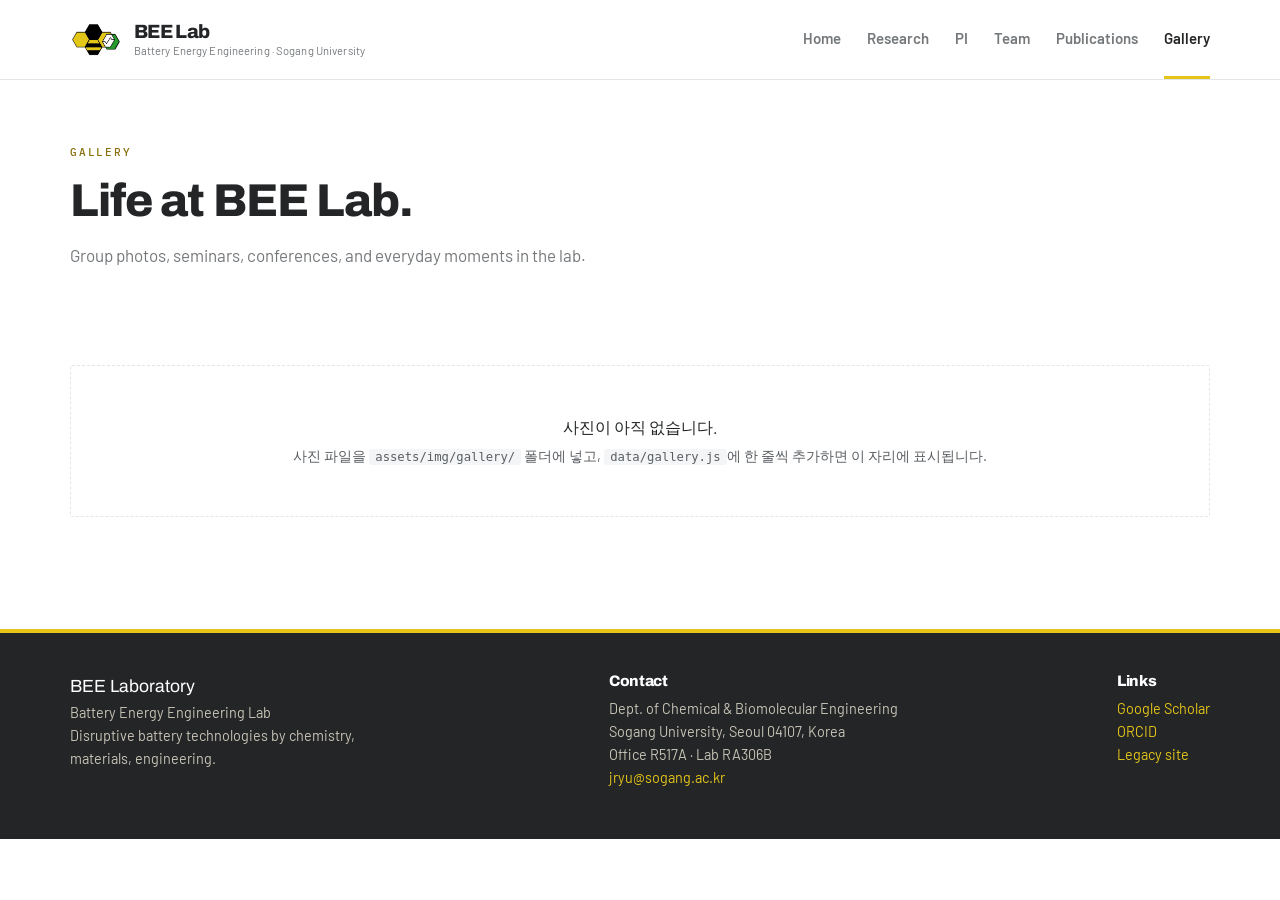
==== gallery.html @ 7485e9df "Add files via upload" ====
<!DOCTYPE html>
<html lang="en">
<head>
  <meta charset="UTF-8">
  <meta name="viewport" content="width=device-width, initial-scale=1">
  <title>Gallery — BEE Lab | Sogang University</title>
  <meta name="description" content="Life at BEE Lab — group photos, events, and moments in the lab.">
  <link rel="preconnect" href="https://fonts.googleapis.com">
  <link rel="preconnect" href="https://fonts.gstatic.com" crossorigin>
  <link href="https://fonts.googleapis.com/css2?family=Archivo:wght@500;600;700;800&family=Barlow:wght@400;500;600;700&family=IBM+Plex+Mono:wght@500;600&display=swap" rel="stylesheet">
  <link rel="stylesheet" href="assets/css/style.css">
</head>
<body data-active="gallery.html">

  <section class="page-intro">
    <div class="wrap">
      <div class="eyebrow mono">Gallery</div>
      <h1>Life at BEE Lab.</h1>
      <p>Group photos, seminars, conferences, and everyday moments in the lab.</p>
    </div>
  </section>

  <section class="block">
    <div class="wrap">
      <div id="gallery-root"></div>
    </div>
  </section>

  <script src="data/data.js"></script>
  <script src="assets/js/main.js"></script>
  <script>window.__PAGE_INIT__ = () => renderGallery("gallery-root");</script>
</body>
</html>
---- assets/css/style.css ----
/* =========================================================================
   BEE Lab — Sogang University
   Stylesheet
   -------------------------------------------------------------------------
   색을 바꾸려면 아래 :root 변수만 수정하세요. 로고 색에 맞추려면
   --accent 와 --ink 두 값을 바꾸면 사이트 전체에 반영됩니다.
   ========================================================================= */

:root {
  /* --- Core palette --------------------------------------------------
     시안 느낌: 흰색/뉴트럴 그레이 기반. 포인트는 BEE 로고(검정·노랑·초록). */
  --ink:        #232527;   /* 헤드라인 (거의 검정) */
  --ink-soft:   #5a5e62;   /* 본문 */
  --muted:      #75787b;   /* 보조 텍스트 */
  --faint:      #9ba0a4;   /* 흐린 라벨 */
  --accent:     #e5c518;   /* 로고 노랑 — 배지·언더라인·강조 */
  --accent-deep:#8a6f0e;   /* 링크·hover용 어두운 골드 (대비 확보) */
  --green:      #2a9134;   /* 로고 초록 — 보조 포인트 */
  --green-deep: #1f6e27;

  /* --- Surfaces (흰색 기반) ------------------------------------------ */
  --bg:         #ffffff;   /* 흰색 배경 */
  --surface:    #ffffff;   /* 카드/패널 */
  --surface-2:  #f4f5f6;   /* 옅은 뉴트럴 구획 배경 */
  --line:       #e3e5e8;   /* 경계선 */
  --line-soft:  #eef0f1;

  /* --- Dark band (히어로·푸터 등 어두운 밴드) ------------------------ */
  --band-a:     #141414;   /* 벌 검정 */
  --band-b:     #2b2d2f;   /* 다크 그레이 */
  --band-ink:   #ffffff;
  --band-muted: #c4c7ca;
  --band-line:  rgba(255,255,255,.16);

  /* --- News type colors --------------------------------------------- */
  --t-paper:    #2a9134;   /* 로고 초록 */
  --t-award:    #b89410;   /* 골드 */
  --t-welcome:  #2f6f7a;   /* 틸 */
  --t-congrats: #a3562f;   /* 테라코타 */
  --t-misc:     #6a6a6a;

  /* --- Type --------------------------------------------------------- */
  --font-sans: "Barlow", -apple-system, BlinkMacSystemFont,
               "Segoe UI", "Malgun Gothic", sans-serif;
  --font-head: "Archivo", system-ui, sans-serif;
  --font-mono: "IBM Plex Mono", ui-monospace, Menlo, monospace;

  /* --- Metrics ------------------------------------------------------ */
  --maxw: 1200px;
  --radius: 2px;
  --shadow: 0 1px 2px rgba(35,37,39,.04), 0 6px 20px rgba(35,37,39,.05);
}

/* ---------------------------------------------------------------- reset */
*, *::before, *::after { box-sizing: border-box; }
html { -webkit-text-size-adjust: 100%; scroll-behavior: smooth; }
body {
  margin: 0;
  font-family: var(--font-sans);
  font-size: 16px;
  line-height: 1.6;
  color: var(--ink-soft);
  background: var(--bg);
  -webkit-font-smoothing: antialiased;
}
img { max-width: 100%; display: block; }
a { color: var(--accent-deep); text-decoration: none; }
a:hover { text-decoration: underline; }

h1, h2, h3, h4 { font-family: var(--font-head); font-weight: 800; line-height: 1.1; letter-spacing: -.02em; color: var(--ink); margin: 0; text-wrap: balance; }
p { margin: 0 0 1rem; }

/* mono label (eyebrow) — 시안 감성 */
.mono {
  font-family: var(--font-mono); font-size: 11px; letter-spacing: .16em;
  text-transform: uppercase; font-weight: 500;
}

.wrap { max-width: 1200px; margin: 0 auto; padding: 0 30px; }

/* ------------------------------------------------------------- header */
.site-header {
  position: sticky; top: 0; z-index: 50;
  background: rgba(255,255,255,.92);
  backdrop-filter: saturate(140%) blur(10px);
  border-bottom: 1px solid var(--line);
}
.site-header .wrap {
  display: flex; align-items: center; justify-content: space-between;
  min-height: 72px;
}
.brand { display: flex; align-items: center; gap: 13px; }
.brand img { height: 42px; width: auto; }
.brand .brand-text { line-height: 1.12; display: flex; flex-direction: column; gap: 2px; }
.brand .brand-name { font-family: var(--font-head); font-weight: 800; font-size: 1.2rem; letter-spacing: -.03em; color: var(--ink); }
.brand .brand-sub  { font-size: .7rem; color: var(--muted); letter-spacing: .01em; }

/* Fallback bee-mark (로고 이미지가 없을 때 표시) */
.brand .mark {
  height: 42px; width: 42px;
  background: var(--band-a); color: var(--accent);
  display: grid; place-items: center;
  font-family: var(--font-head); font-weight: 800; font-size: 1.2rem;
}

/* nav */
.nav { display: flex; gap: 26px; align-items: center; }
.nav a {
  color: var(--muted); font-size: 15px; font-weight: 600;
  padding: 26px 0; text-decoration: none;
  border-bottom: 3px solid transparent; transition: color .15s, border-color .15s;
}
.nav a:hover { color: var(--ink); text-decoration: none; }
.nav a.active { color: var(--ink); border-bottom-color: var(--accent); }
.nav a.active::after { display: none; }
.nav-toggle {
  display: none; background: none; border: 1px solid var(--line);
  padding: 8px 10px; cursor: pointer;
}
.nav-toggle span { display: block; width: 20px; height: 2px; background: var(--ink); margin: 4px 0; }

/* ---------------------------------------------------------------- hero */
.hero {
  background: linear-gradient(102deg, var(--band-a) 0%, var(--band-a) 42%, var(--band-b) 100%);
  color: var(--band-ink); position: relative; overflow: hidden;
  border-bottom: 4px solid var(--accent);
}
.hero::after {
  content: ""; position: absolute; inset: 0; pointer-events: none; opacity: .10;
  background-image:
    repeating-linear-gradient(0deg,#fff 0 1px,transparent 1px 56px),
    repeating-linear-gradient(90deg,#fff 0 1px,transparent 1px 56px);
}
.hero .wrap { position: relative; z-index: 1; padding: 80px 30px 0; }
.hero-top {
  display: grid; grid-template-columns: 1.15fr .85fr; gap: 40px; align-items: center;
}
.hero-copy { min-width: 0; }
.hero-art { display: flex; justify-content: center; align-items: center; }
.hero-art img {
  max-width: 100%; max-height: 460px; width: auto;
  filter: drop-shadow(0 10px 40px rgba(42,145,52,.25));
}
.hero .eyebrow { color: var(--accent); margin-bottom: 18px; }
.hero h1 {
  font-size: clamp(32px, 4.2vw, 54px); font-weight: 800; line-height: 1.05;
  margin: 0; max-width: 18ch; color: #fff;
}
.hero p.lead {
  color: var(--band-muted); max-width: 56ch; font-size: 17px;
  margin: 22px 0 0;
}
.hero .affil { margin: 24px 0 0; font-size: .92rem; color: var(--band-muted); }
.hero .affil strong { color: #fff; }

/* hero stat stream (3칸) */
.stream {
  position: relative; z-index: 1;
  display: grid; grid-template-columns: repeat(3, minmax(0,1fr));
  border-top: 1px solid var(--band-line); margin-top: 48px;
}
.stream div { padding: 20px 22px 26px; border-right: 1px solid var(--band-line); }
.stream div:first-child { padding-left: 0; }
.stream div:last-child { border-right: 0; }
.stream .n { color: var(--accent); display: block; margin-bottom: 8px; }
.stream h3 { font-size: 15px; font-weight: 700; line-height: 1.3; color: #fff; }
.stream p { margin: 5px 0 0; color: var(--band-muted); font-size: 13.5px; line-height: 1.45; }

/* --------------------------------------------------------- section base */
section.block { padding: 72px 0; }
section.block.alt { background: var(--surface-2); border-top: 1px solid var(--line); border-bottom: 1px solid var(--line); }
.section-head { display: flex; align-items: baseline; justify-content: space-between; gap: 24px; flex-wrap: wrap; margin-bottom: 34px; }
.section-head h2 { font-size: 26px; font-weight: 800; margin-bottom: 0; }
.section-head p { color: var(--muted); font-size: 15px; max-width: 60ch; margin: 0; }

/* ---------------------------------------------------------- page intro */
.page-intro { padding: 64px 0 8px; }
.page-intro .eyebrow { color: var(--accent-deep); margin-bottom: 14px; }
.page-intro h1 { font-size: clamp(30px, 4vw, 46px); font-weight: 800; margin-bottom: 16px; }
.page-intro p { color: var(--muted); max-width: 64ch; font-size: 17px; }

/* ------------------------------------------------------- recruit strip */
.recruit {
  background: var(--band-a); color: #e8e9ea;
  padding: 32px 34px; display: grid; gap: 10px;
  border-left: 5px solid var(--accent); position: relative; overflow: hidden;
}
.recruit::after {
  content: ""; position: absolute; inset: 0; pointer-events: none; opacity: .07;
  background-image:
    repeating-linear-gradient(0deg,#fff 0 1px,transparent 1px 44px),
    repeating-linear-gradient(90deg,#fff 0 1px,transparent 1px 44px);
}
.recruit > * { position: relative; z-index: 1; }
.recruit h3 { color: #fff; font-size: 1.3rem; margin-bottom: 6px; }
.recruit ul { margin: 0; padding-left: 1.1em; }
.recruit li { margin: 6px 0; color: var(--band-muted); }
.recruit a { color: var(--accent); }

/* ------------------------------------------------------------- news */
.news-list { display: grid; gap: 0; }
.news-item {
  display: grid; grid-template-columns: 92px 1fr; gap: 18px;
  padding: 15px 0; border-bottom: 1px solid var(--line-soft);
  align-items: start;
}
.news-item .date { font-variant-numeric: tabular-nums; color: var(--ink-soft); font-size: .9rem; padding-top: 2px; }
.news-item .body { display: flex; gap: 10px; align-items: baseline; flex-wrap: wrap; }
.news-item .tag {
  font-size: .7rem; font-weight: 600; letter-spacing: .02em;
  padding: 2px 8px; border-radius: 999px; white-space: nowrap;
  color: #fff;
}
.tag.paper { background: var(--t-paper); }
.tag.award { background: var(--t-award); color: #2e2400; }
.tag.welcome { background: var(--t-welcome); }
.tag.congrats { background: var(--t-congrats); }
.tag.misc { background: var(--t-misc); }
.news-item .text { flex: 1 1 300px; }
.news-year {
  font-family: var(--font-head); font-size: 1.15rem; color: var(--ink);
  margin: 30px 0 6px; padding-bottom: 6px; border-bottom: 2px solid var(--accent);
  display: inline-block;
}
.news-toggle {
  margin-top: 26px; background: none; border: 1px solid var(--line);
  color: var(--ink); padding: 10px 18px; border-radius: var(--radius);
  cursor: pointer; font: inherit; font-size: .92rem;
}
.news-toggle:hover { background: var(--surface-2); }

/* --------------------------------------------------------- research */
.research-area {
  display: grid; grid-template-columns: minmax(0, 440px) 1fr; gap: 40px;
  padding: 44px 0; border-bottom: 1px solid var(--line); align-items: start;
}
.research-area:first-child { padding-top: 20px; }
.research-area:last-child { border-bottom: none; }
.research-area .ra-media {
  background: var(--surface-2); border: 1px solid var(--line);
  border-radius: var(--radius); aspect-ratio: 4/3;
  display: grid; place-items: center; color: var(--muted);
  font-size: .85rem; overflow: hidden;
}
.research-area .ra-media img { width: 100%; height: 100%; object-fit: cover; }
.research-area h3 { font-size: 1.6rem; margin-bottom: 4px; }
.research-area .ra-sub { color: var(--accent-deep); font-weight: 600; margin-bottom: 14px; }
.research-area .ra-body { color: var(--ink-soft); }
.research-area .ra-refs { margin-top: 20px; }
.research-area .ra-refs .ra-refs-title {
  font-family: var(--font-mono); font-size: 11px; letter-spacing: .14em;
  text-transform: uppercase; font-weight: 600; color: var(--muted);
  padding-bottom: 8px; border-bottom: 2px solid var(--accent);
  display: inline-block; margin-bottom: 12px;
}
.research-area .ra-refs ul { margin: 0; padding: 0; list-style: none; }
.research-area .ra-refs li {
  color: var(--ink-soft); font-size: .92rem; margin: 0; padding: 7px 0 7px 14px;
  border-bottom: 1px solid var(--line-soft); position: relative;
}
.research-area .ra-refs li::before {
  content: ""; position: absolute; left: 0; top: 15px;
  width: 5px; height: 5px; background: var(--accent);
}
@media (max-width: 820px){
  .research-area { grid-template-columns: 1fr; gap: 20px; }
  .research-area .ra-media { aspect-ratio: 16/9; max-height: 320px; }
}

/* ------------------------------------------------------------- team */
.team-section-title {
  font-family: var(--font-head); font-size: 1.35rem; margin: 46px 0 20px;
  padding-bottom: 8px; border-bottom: 2px solid var(--accent); display: inline-block;
}
.team-grid { display: grid; grid-template-columns: repeat(auto-fill, minmax(230px, 1fr)); gap: 22px; }
.member {
  background: var(--surface); border: 1px solid var(--line);
  border-radius: var(--radius); overflow: hidden; box-shadow: var(--shadow);
}
.member .photo {
  aspect-ratio: 1/1; background: var(--surface-2);
  display: grid; place-items: center; overflow: hidden;
}
.member .photo img { width: 100%; height: 100%; object-fit: cover; }
.member .avatar {
  width: 100%; height: 100%;
  display: grid; place-items: center;
  background: linear-gradient(135deg, #1a1a1a 0%, #3a3520 100%);
  color: var(--accent); font-family: var(--font-head); font-size: 2.4rem; font-weight: 600;
}
.member .info { padding: 16px 16px 18px; }
.member .m-name { font-family: var(--font-head); font-weight: 600; font-size: 1.1rem; }
.member .m-name .ko { color: var(--ink-soft); font-family: var(--font-sans); font-size: .9rem; font-weight: 400; margin-left: 6px; }
.member .m-tag {
  display: inline-block; margin-left: 6px; font-size: .68rem; font-weight: 600;
  color: #fff; background: var(--accent); padding: 1px 7px; border-radius: 999px;
  vertical-align: middle;
}
.member .m-research { color: var(--ink-soft); font-size: .9rem; margin: 6px 0 8px; }
.member .m-email { font-size: .82rem; word-break: break-all; }
.member .m-notes { margin: 10px 0 0; padding-left: 1em; }
.member .m-notes li { font-size: .78rem; color: var(--ink-soft); margin: 4px 0; }
.member .m-current { font-size: .82rem; color: var(--ink); margin-top: 6px; }
.member .m-current b { color: var(--accent-deep); }
.member.pi-card { grid-column: 1 / -1; display: grid; grid-template-columns: 200px 1fr; }
.member.pi-card .photo { aspect-ratio: auto; }
@media (max-width: 560px){ .member.pi-card { grid-template-columns: 1fr; } }

/* ------------------------------------------------------ publications */
.pub-filters { display: flex; flex-wrap: wrap; gap: 8px; margin-bottom: 28px; }
.pub-filters button {
  font: inherit; font-size: .88rem; padding: 7px 14px; cursor: pointer;
  background: var(--surface); border: 1px solid var(--line);
  border-radius: 999px; color: var(--ink-soft); transition: all .15s;
}
.pub-filters button:hover { border-color: var(--accent); color: var(--ink); }
.pub-filters button.active { background: var(--ink); color: #fff; border-color: var(--ink); }

.pub-year-head {
  font-family: var(--font-head); font-size: 1.3rem; color: var(--ink);
  margin: 34px 0 4px;
}
.pub {
  padding: 18px 0; border-bottom: 1px solid var(--line-soft);
  display: grid; grid-template-columns: 40px 1fr; gap: 16px;
}
.pub .pub-num {
  font-family: var(--font-head); font-size: 1rem; color: var(--accent-deep);
  padding-top: 2px; font-variant-numeric: tabular-nums;
}
.pub .pub-title { font-weight: 600; color: var(--ink); margin-bottom: 4px; }
.pub .pub-title a { color: var(--ink); }
.pub .pub-title a:hover { color: var(--accent-deep); }
.pub .pub-authors { font-size: .88rem; color: var(--ink-soft); margin-bottom: 3px; }
.pub .pub-venue { font-size: .88rem; color: var(--ink); margin-bottom: 8px; font-style: italic; }
.pub .pub-badges { display: flex; flex-wrap: wrap; gap: 6px; align-items: center; }
.badge {
  font-size: .7rem; font-weight: 600; padding: 2px 8px; border-radius: 999px;
  border: 1px solid var(--line); color: var(--ink-soft); background: var(--surface);
}
.badge.impact { border-color: var(--line); }
.badge.cover  { background: var(--accent); color: #3a2f00; border-color: var(--accent); font-weight: 700; }
.badge.oa     { background: var(--green); color: #fff; border-color: var(--green); }
.badge.status-revision  { background: #7a5a2f; color:#fff; border:none; }
.badge.status-submitted { background: #4a6070; color:#fff; border:none; }
.badge.status-inprep    { background: var(--surface-2); color: var(--ink-soft); }
.pub .pub-press { margin-top: 8px; font-size: .8rem; color: var(--ink-soft); }
.pub .pub-press a { margin-right: 4px; }

.chapter { padding: 14px 0; border-bottom: 1px solid var(--line-soft); }
.chapter .c-title { font-weight: 600; }
.chapter .c-meta { font-size: .88rem; color: var(--ink-soft); }

/* ------------------------------------------------------------- PI page */
.pi-header { display: grid; grid-template-columns: 220px 1fr; gap: 34px; align-items: start; padding: 48px 0; border-bottom: 1px solid var(--line); }
.pi-header .pi-photo { background: var(--surface-2); border: 1px solid var(--line); border-radius: var(--radius); aspect-ratio: 3/4; display:grid; place-items:center; overflow:hidden; color: var(--ink-soft); font-size:.85rem; }
.pi-header .pi-photo img { width:100%; height:100%; object-fit: cover; }
.pi-header h1 { font-size: 2rem; margin-bottom: 4px; }
.pi-header .pi-role { color: var(--accent-deep); font-weight: 500; margin-bottom: 16px; }
.pi-contact { font-size: .92rem; color: var(--ink-soft); display: grid; gap: 3px; margin-bottom: 16px; }
.pi-contact b { color: var(--ink); font-weight: 600; }
.pi-social { display: flex; gap: 10px; flex-wrap: wrap; }
.pi-social a {
  font-size: .85rem; border: 1px solid var(--line); padding: 6px 12px;
  border-radius: 999px; color: var(--ink);
}
.pi-social a:hover { border-color: var(--accent); text-decoration: none; }
@media (max-width: 640px){ .pi-header { grid-template-columns: 1fr; } .pi-header .pi-photo { max-width: 220px; } }

.cv-block { padding: 32px 0; border-bottom: 1px solid var(--line-soft); }
.cv-block h2 { font-size: 1.3rem; margin-bottom: 16px; }
.cv-row { display: grid; grid-template-columns: 130px 1fr; gap: 16px; padding: 7px 0; }
.cv-row .yr { color: var(--accent-deep); font-weight: 600; font-size: .9rem; font-variant-numeric: tabular-nums; }
.cv-row .desc { color: var(--ink); }
.cv-list { columns: 2; column-gap: 32px; }
.cv-list li { margin: 5px 0; break-inside: avoid; }
@media (max-width: 640px){ .cv-list { columns: 1; } .cv-row { grid-template-columns: 90px 1fr; gap: 10px; } }
.sel-pub { padding: 10px 0; border-bottom: 1px solid var(--line-soft); }
.sel-pub .sp-title { font-weight: 600; }
.sel-pub .sp-venue { font-size: .88rem; color: var(--ink-soft); font-style: italic; }

/* ------------------------------------------------------------- gallery */
.gallery-grid {
  display: grid; grid-template-columns: repeat(auto-fill, minmax(200px, 1fr));
  gap: 14px;
}
.gphoto { margin: 0; cursor: pointer; }
.gphoto:focus-visible { outline: 2px solid var(--accent); outline-offset: 3px; }
.gphoto-img {
  aspect-ratio: 1/1; overflow: hidden; border-radius: var(--radius);
  border: 1px solid var(--line); background: var(--surface-2);
}
.gphoto-img img { width: 100%; height: 100%; object-fit: cover; transition: transform .25s; }
.gphoto:hover .gphoto-img img { transform: scale(1.04); }
.gphoto-missing {
  width: 100%; height: 100%; display: grid; place-items: center;
  color: var(--ink-soft); font-size: .72rem; text-align: center; padding: 8px; word-break: break-all;
}
.gphoto figcaption { font-size: .84rem; color: var(--ink); margin-top: 8px; line-height: 1.35; }
.gphoto figcaption .gdate { color: var(--ink-soft); font-variant-numeric: tabular-nums; }
.gallery-empty {
  border: 1px dashed var(--line); border-radius: var(--radius);
  padding: 44px 28px; text-align: center; color: var(--ink);
}
.gallery-empty p { margin: 4px 0; }
.gallery-empty .hint { color: var(--ink-soft); font-size: .9rem; }
.gallery-empty code { background: var(--surface-2); padding: 1px 6px; border-radius: 3px; font-size: .85em; }

/* lightbox */
.lightbox {
  position: fixed; inset: 0; z-index: 100;
  background: rgba(15,15,15,.92);
  display: none; align-items: center; justify-content: center;
}
.lightbox.open { display: flex; }
.lightbox .lb-img { max-width: 90vw; max-height: 82vh; object-fit: contain; border-radius: 4px; }
.lightbox .lb-cap {
  position: absolute; bottom: 22px; left: 0; right: 0; text-align: center;
  color: #eee; font-size: .95rem; padding: 0 20px;
}
.lightbox button {
  position: absolute; background: rgba(255,255,255,.1); color: #fff;
  border: none; cursor: pointer; border-radius: 50%;
  width: 46px; height: 46px; font-size: 1.6rem; line-height: 1;
  display: grid; place-items: center; transition: background .15s;
}
.lightbox button:hover { background: var(--accent); color: #2e2400; }
.lightbox .lb-close { top: 20px; right: 22px; }
.lightbox .lb-prev { left: 18px; top: 50%; transform: translateY(-50%); }
.lightbox .lb-next { right: 18px; top: 50%; transform: translateY(-50%); }
@media (max-width: 560px){
  .lightbox .lb-prev { left: 8px; } .lightbox .lb-next { right: 8px; }
  .lightbox button { width: 40px; height: 40px; }
}

/* ------------------------------------------------------- scale chain */
.sc-stage {
  position: relative; background: linear-gradient(102deg, var(--band-a), var(--band-b));
  border-radius: var(--radius); padding: 42px 22px 34px; overflow: hidden;
}
.sc-stage::after {
  content: ""; position: absolute; inset: 0; opacity: .08; pointer-events: none;
  background-image:
    repeating-linear-gradient(0deg,#fff 0 1px,transparent 1px 46px),
    repeating-linear-gradient(90deg,#fff 0 1px,transparent 1px 46px);
}
.sc-track { position: relative; z-index: 1; display: grid; grid-template-columns: repeat(4,1fr); gap: 0; }
.sc-node { display: flex; flex-direction: column; align-items: center; text-align: center; padding: 0 10px; position: relative; }
.sc-node .art { width: 96px; height: 96px; margin-bottom: 16px; }
.sc-node .step { font-family: var(--font-mono); font-size: 10px; letter-spacing: .14em; text-transform: uppercase; color: var(--accent); margin-bottom: 4px; }
.sc-node h3 { font-family: var(--font-head); font-weight: 700; font-size: 17px; color: #fff; margin: 0 0 4px; }
.sc-node p { font-size: 12.5px; line-height: 1.4; color: var(--band-muted); margin: 0; max-width: 20ch; }

.sc-connector {
  position: absolute; top: 48px; left: calc(50% + 48px); width: calc(100% - 96px); height: 2px;
  background: rgba(255,255,255,.14); z-index: 0; overflow: visible;
}
.sc-node:last-child .sc-connector { display: none; }
.sc-ion {
  position: absolute; top: 50%; width: 7px; height: 7px; border-radius: 50%;
  background: var(--accent); box-shadow: 0 0 8px var(--accent);
  transform: translateY(-50%); animation: sc-flow 2.4s linear infinite;
}
.sc-ion.i2 { animation-delay: .8s; background: var(--green); box-shadow: 0 0 8px var(--green); }
.sc-ion.i3 { animation-delay: 1.6s; }
@keyframes sc-flow { 0%{left:0;opacity:0} 10%{opacity:1} 90%{opacity:1} 100%{left:100%;opacity:0} }

.sc-node .art { animation: sc-pulse 8s ease-in-out infinite; }
.sc-node:nth-child(1) .art { animation-delay: 0s; }
.sc-node:nth-child(2) .art { animation-delay: 2s; }
.sc-node:nth-child(3) .art { animation-delay: 4s; }
.sc-node:nth-child(4) .art { animation-delay: 6s; }
@keyframes sc-pulse {
  0%,100%{ filter: drop-shadow(0 0 0 transparent); }
  12%{ filter: drop-shadow(0 0 14px rgba(229,197,24,.7)); }
  25%{ filter: drop-shadow(0 0 0 transparent); }
}
.sc-blink { animation: sc-blink 3s ease-in-out infinite; }
@keyframes sc-blink { 0%,100%{opacity:.5} 50%{opacity:1} }
.sc-fill { animation: sc-charge 4s ease-in-out infinite; }
@keyframes sc-charge { 0%,100%{transform:scaleY(.4)} 50%{transform:scaleY(1)} }

@media (max-width: 760px) {
  .sc-track { grid-template-columns: 1fr 1fr; gap: 30px 0; }
  .sc-connector { display: none; }
  .sc-node .art { width: 80px; height: 80px; }
}
@media (prefers-reduced-motion: reduce) {
  .sc-ion, .sc-node .art, .sc-blink, .sc-fill { animation: none; }
}

/* ------------------------------------------------------------- footer */
.site-footer {
  margin-top: 40px; background: var(--ink); color: #c8c4b6;
  padding: 40px 0 34px; font-size: .9rem;
  border-top: 4px solid var(--accent);
}
.site-footer .wrap { display: flex; flex-wrap: wrap; gap: 24px; justify-content: space-between; }
.site-footer .f-brand { color: #fff; font-family: var(--font-head); font-size: 1.1rem; }
.site-footer a { color: var(--accent); }
.site-footer .f-col { max-width: 320px; }
.site-footer .f-col h4 { color:#fff; font-size:.95rem; margin-bottom:8px; }

/* ------------------------------------------------------- responsive */
@media (max-width: 900px) {
  .hero-top { grid-template-columns: 1fr; gap: 24px; }
  .hero-art { order: -1; }
  .hero-art img { max-height: 300px; }
}
@media (max-width: 760px) {
  .stream { grid-template-columns: 1fr; }
  .stream div { border-right: 0; padding-left: 0; border-bottom: 1px solid var(--band-line); }
  .nav {
    position: absolute; top: 72px; left: 0; right: 0;
    flex-direction: column; align-items: stretch; gap: 0;
    background: var(--bg); border-bottom: 1px solid var(--line);
    padding: 8px 16px 16px; display: none;
  }
  .nav.open { display: flex; }
  .nav a { padding: 14px 8px; border-bottom: 1px solid var(--line-soft); }
  .nav a.active { border-bottom-color: var(--line-soft); }
  .nav a.active::after { display: none; }
  .nav-toggle { display: block; }
  .hero .wrap { padding-top: 54px; }
  .news-item { grid-template-columns: 76px 1fr; gap: 12px; }
  .cv-row { grid-template-columns: 84px 1fr; }
}

/* reduced motion */
@media (prefers-reduced-motion: reduce) {
  html { scroll-behavior: auto; }
  * { transition: none !important; }
}
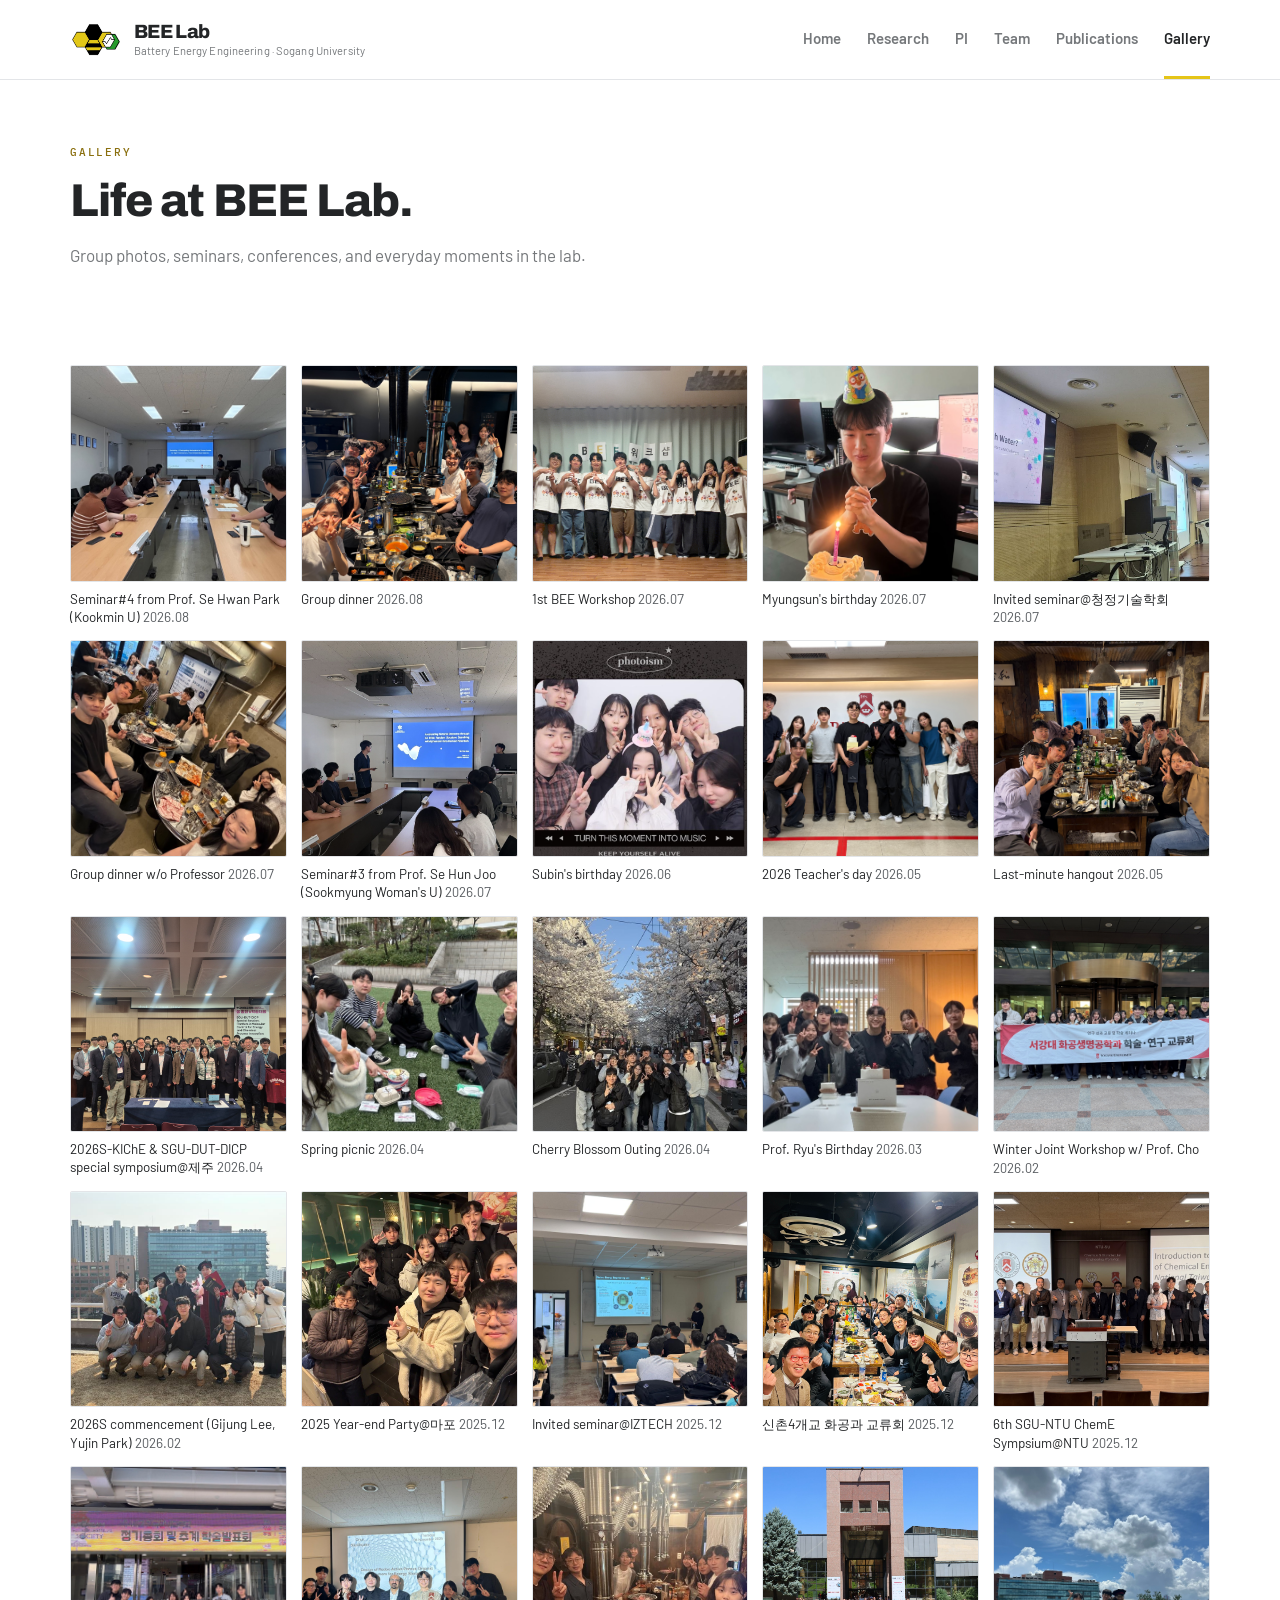
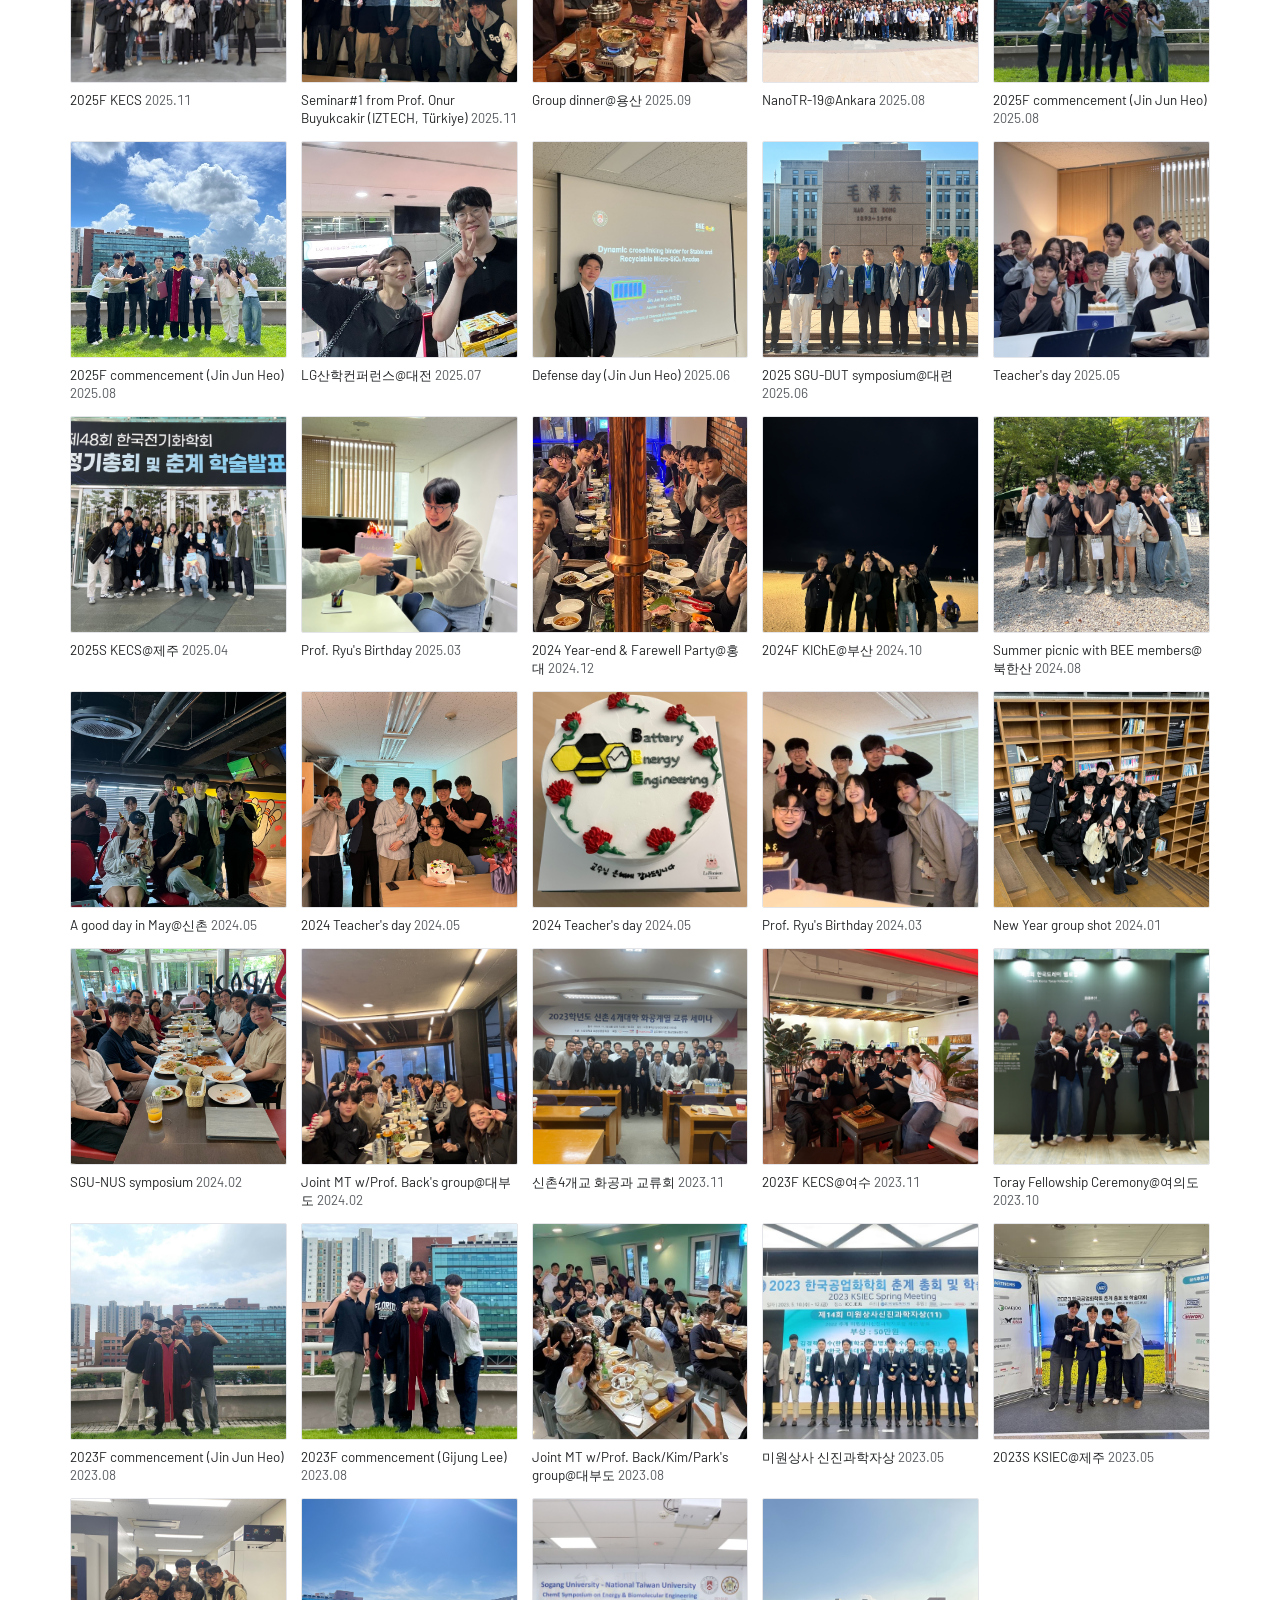
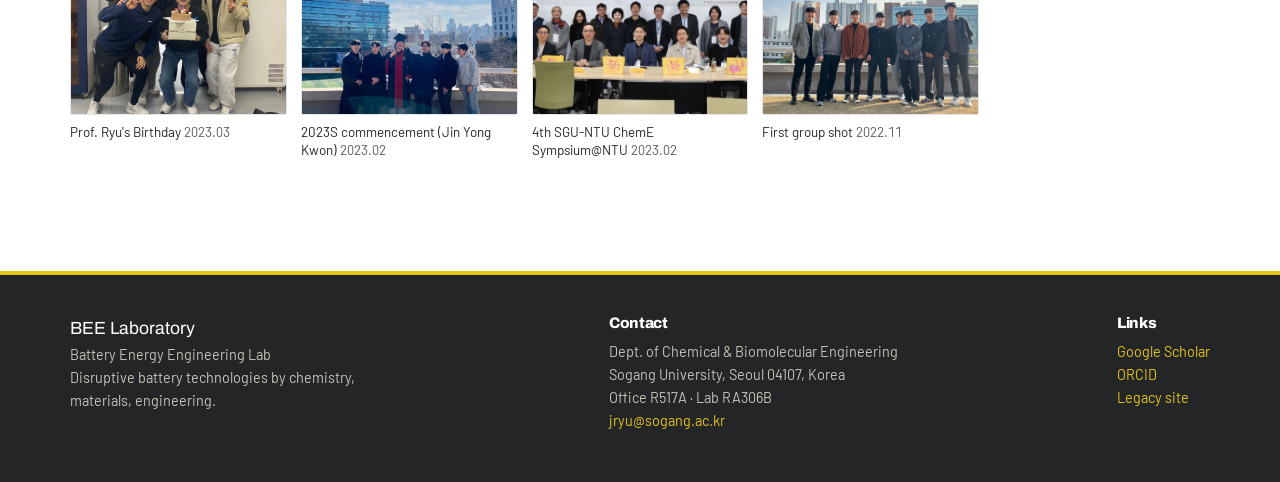
==== commit 4a09b5f0: "Add files via upload" ====
--- a/gallery.html
+++ b/gallery.html
@@ -26,7 +26,6 @@
     </div>
   </section>
 
-  <script src="data/data.js"></script>
   <script src="assets/js/main.js"></script>
   <script>window.__PAGE_INIT__ = () => renderGallery("gallery-root");</script>
 </body>
